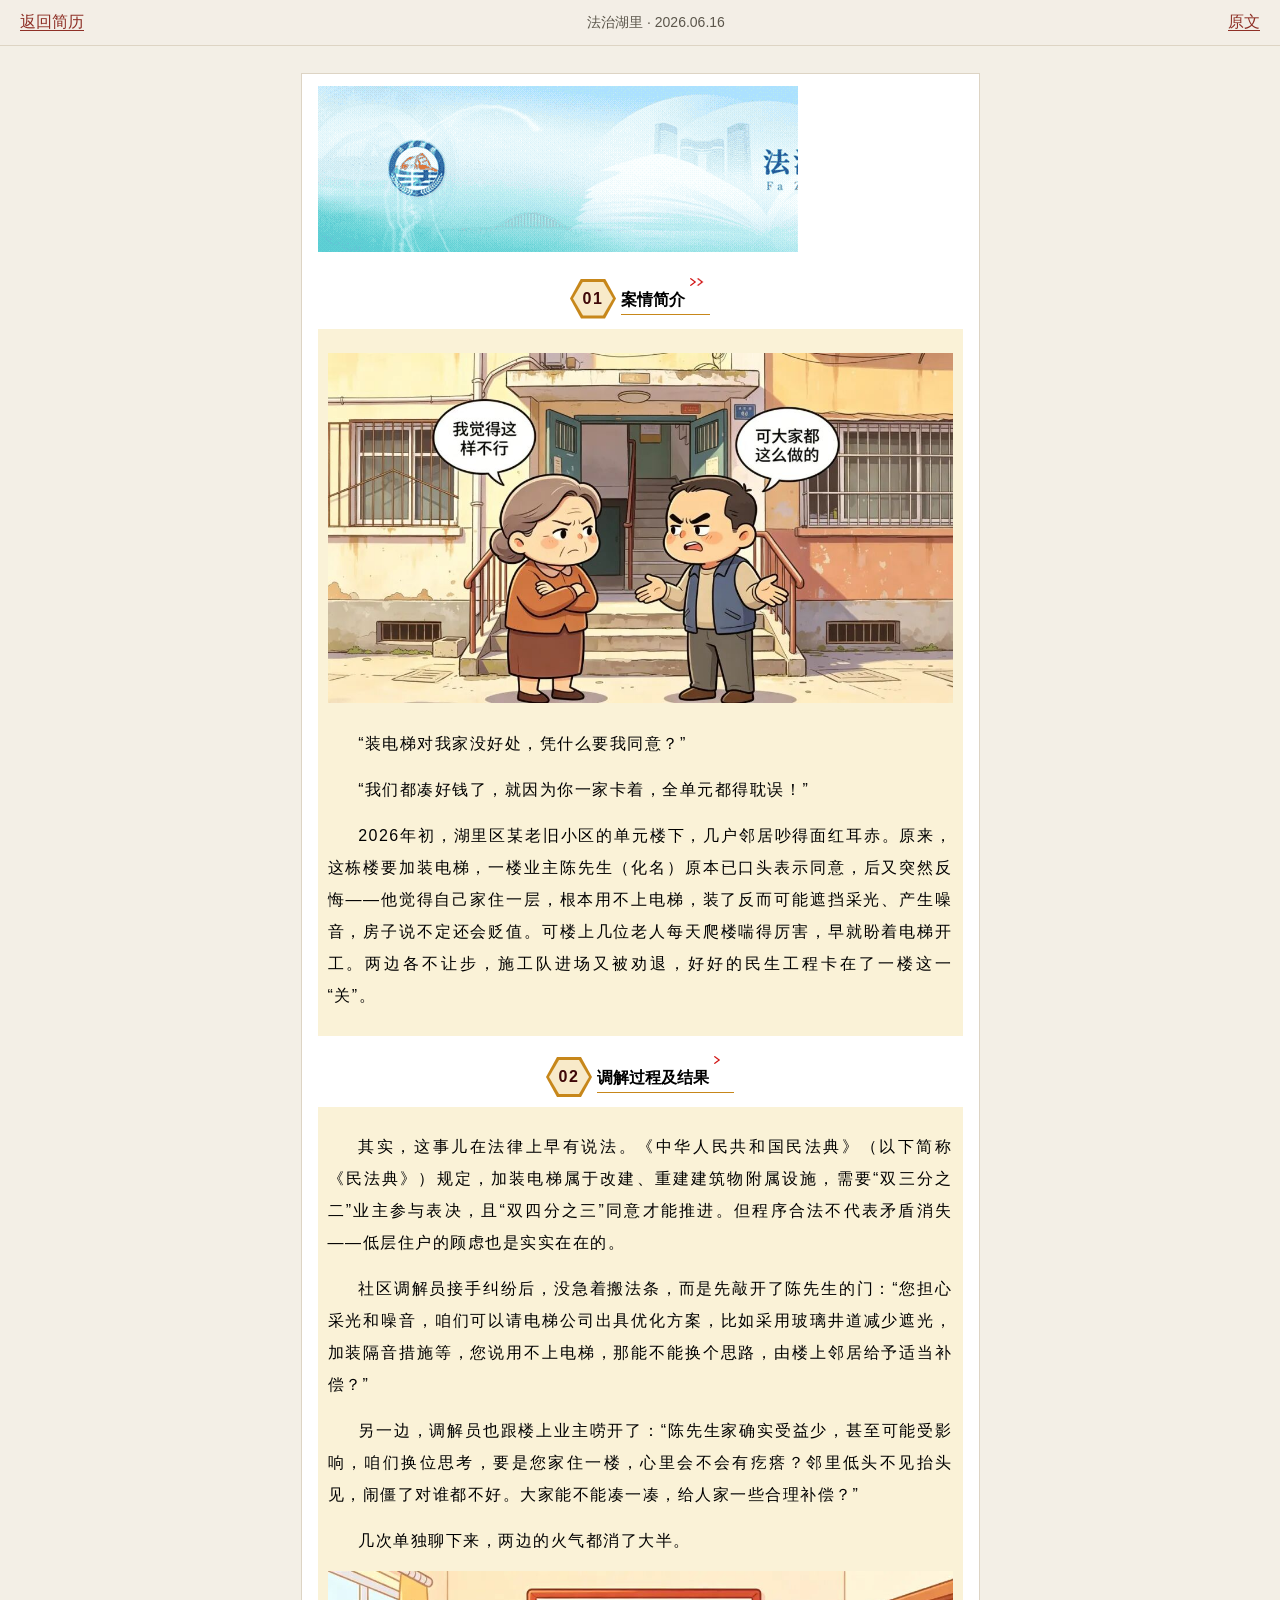
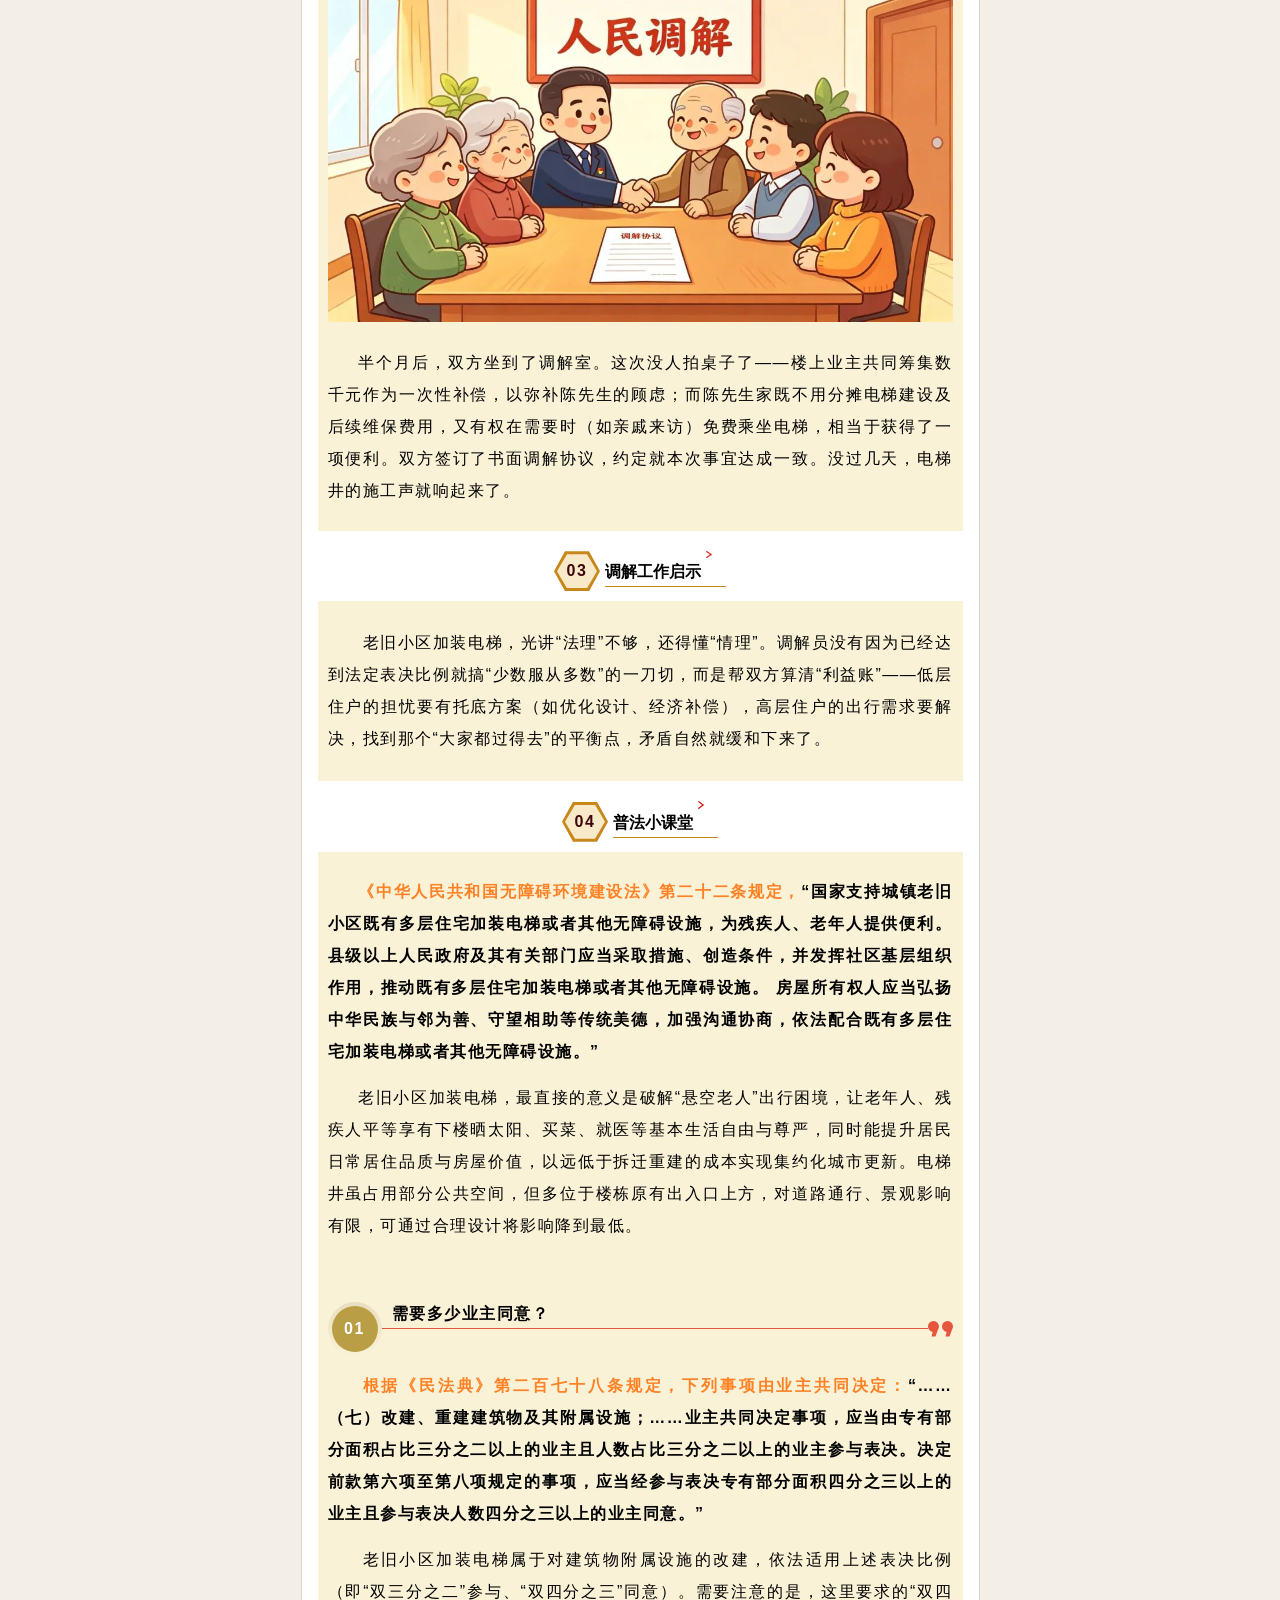
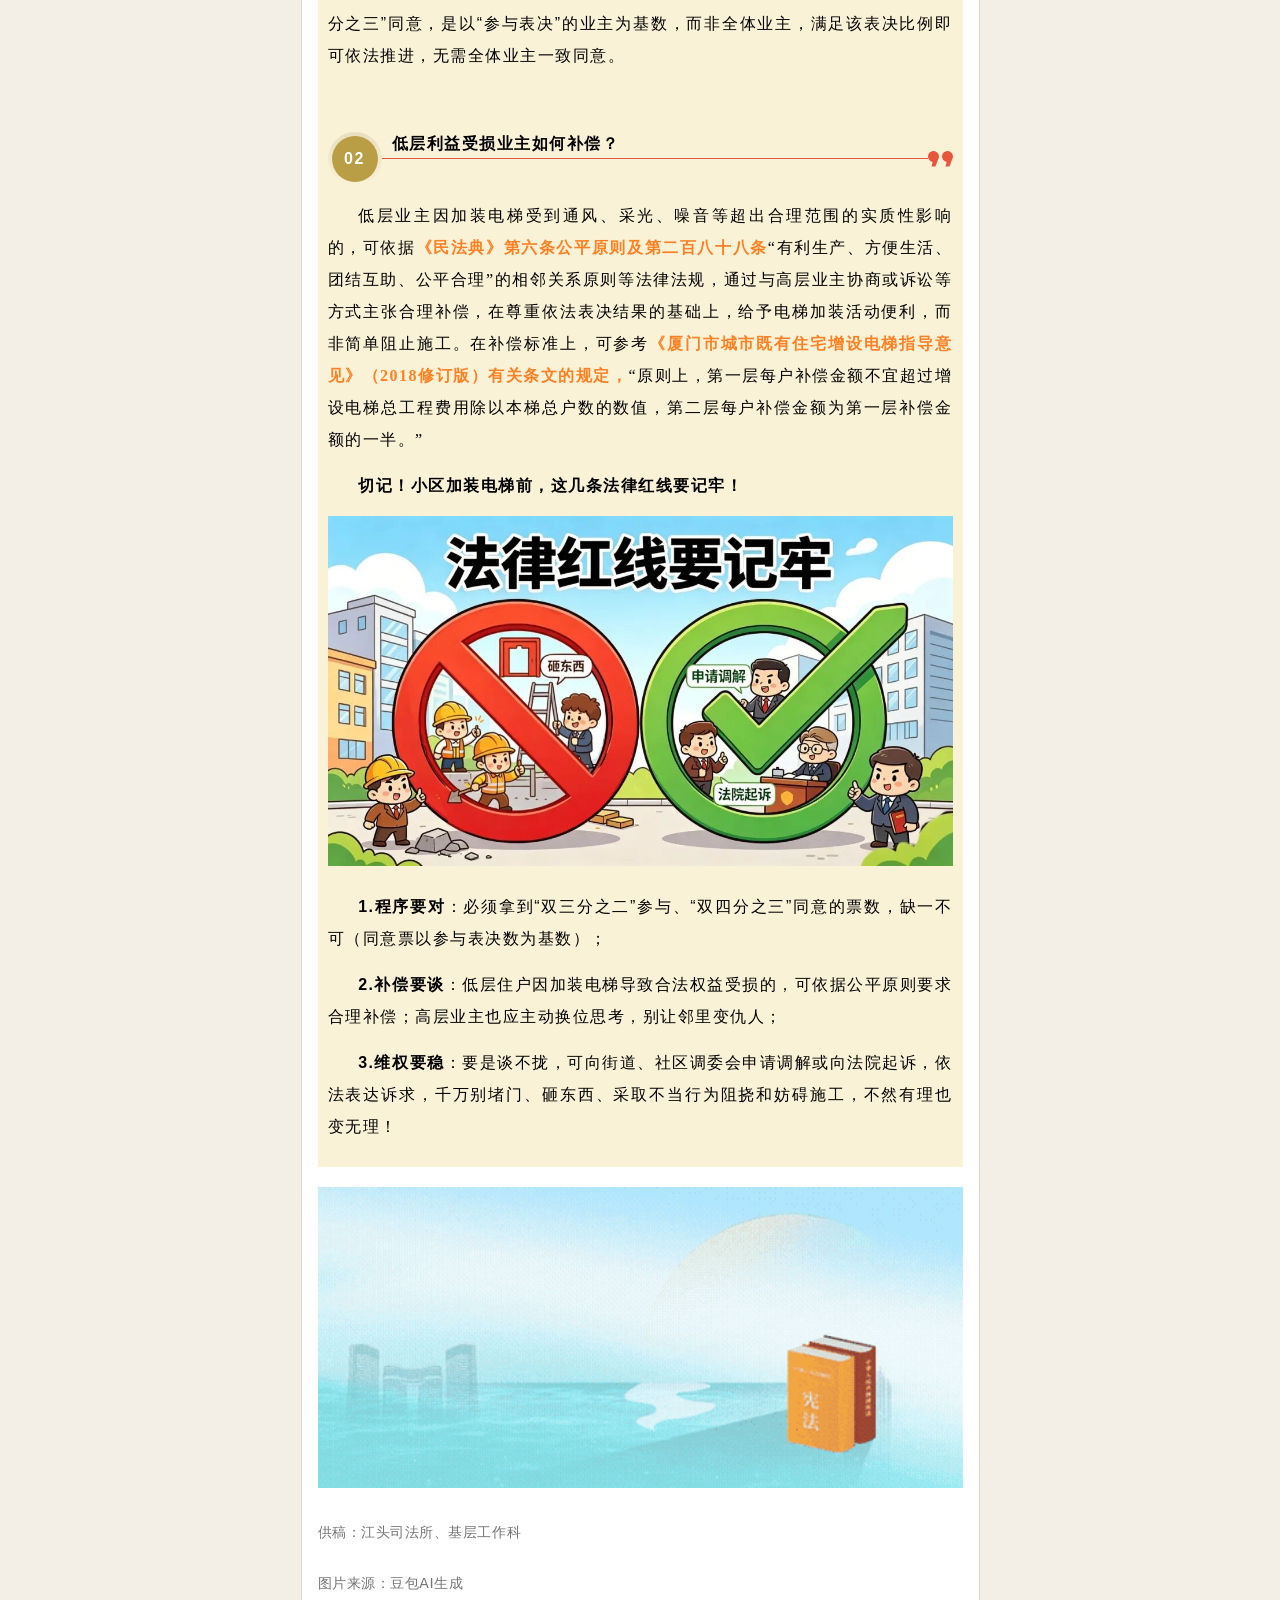
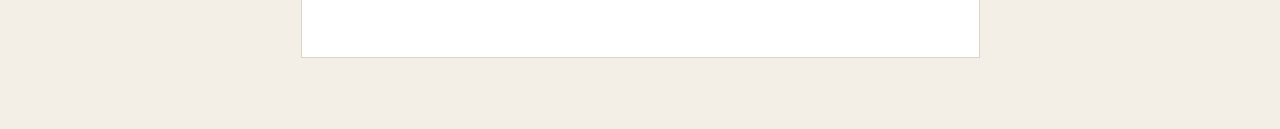
==== works/elevator/index.html @ 526f8f31 "Add a resume page and two portfolio articles. The resume comes from the PDF, and the WeChat pieces k" ====
<!DOCTYPE html>
<html lang="zh-CN">
<head>
  <meta charset="utf-8">
  <meta name="viewport" content="width=device-width, initial-scale=1">
  <title>“湖”畔和声·“里”法同行丨老楼装电梯，一楼说“不”怎么办？看湖里调解员这波操作！</title>
  <link rel="icon" href="../../favicon.svg" type="image/svg+xml">
  <link rel="stylesheet" href="../../article.css">
</head>
<body>
  <header class="top">
    <a class="back" href="../../index.html">返回简历</a>
    <p class="meta">法治湖里 · 2026.06.16</p>
    <a class="origin" href="https://mp.weixin.qq.com/s/yWDjrNmWKJctK0vl8O0TOQ">原文</a>
  </header>
  <article class="wx" id="content">
<section style="max-width: 100%;vertical-align: middle;display: inline-block;line-height: 0;box-sizing: border-box;margin-bottom: 16px;" data-pm-slice="0 0 []" nodeleaf=""><img src="../../assets/banner-top.gif" class="rich_pages wxw-img" data-ratio="0.3466666666666667" data-w="600" style="-webkit-tap-highlight-color: rgba(0, 0, 0, 0);margin-top: 0px;margin-right: 0px;margin-left: 0px;padding: 0px;outline: 0px;color: rgba(0, 0, 0, 0.9);font-size: 16px;letter-spacing: 0.544px;background-color: rgb(255, 255, 255);text-decoration-thickness: initial;user-select: auto;vertical-align: baseline;font-family: system-ui, -apple-system, BlinkMacSystemFont, Arial, sans-serif;" data-aistatus="1"  /></section><section data-tools="135编辑器" data-id="159115" data-color="#faf2d7"><section style="margin: 10px auto;"><section style="margin-bottom: 20px;"><section style="margin: 10px auto;display: flex;justify-content: center;"><section style="display: flex;align-items: flex-end;"><section style="flex-shrink: 0;padding-right: 5px;box-sizing:border-box;"><section style="background-color: #c7871a;padding: 3px;-webkit-clip-path: polygon(11px 0, 35px 0, 46px 20px, 35px 40px, 11px 40px, 0 20px);box-sizing:border-box;"><section style="background-color: #f8eac9;width: 40px;height: 34px;display: flex;justify-content: center;align-items: center;-webkit-clip-path: polygon(10px 0,30px 0,40px 17px,30px 34px,10px 34px,0 17px);box-sizing:border-box;"><section style="font-size: 16px;letter-spacing: 1.5px;color: #3f0808;text-align: center;line-height: 1;"><strong><span leaf="">0</span></strong><strong data-original-title="" title=""><span leaf="">1</span></strong></section></section></section></section><section style="margin-bottom: 4px;"><section style="width: 20px;margin-left: auto;box-sizing:border-box;" nodeleaf=""><img src="media/02.gif" class="rich_pages wxw-img" data-ratio="0.3799392097264438" data-type="gif" data-w="329" style="width: 100%;display: block;vertical-align:baseline;box-sizing:border-box;max-width:100% !important;" data-width="100%" data-imgfileid="100063981" data-aistatus="1"  /></section><section style="padding: 0 25px 0 0;box-sizing:border-box;"><section style="font-size: 16px;color: #000000;text-align: center;"><strong><span leaf="">案情简介</span></strong></section></section><section style="width: 100%;border-bottom: 1px solid #c7871a;height: 1px;max-width:100% !important;box-sizing:border-box;" data-width="100%"><span leaf=""><br  /></span></section></section></section></section><section style="background-color: #faf2d7;padding: 10px 10px;box-sizing:border-box;"><section data-autoskip="1" style="text-align: justify;line-height: 1.75em;letter-spacing: 1.5px;font-size: 14px;color: #000000;background: transparent;"><p style="line-height: 2;text-indent: 0em;"><span style="background-color: transparent;caret-color: red;font-size: 16px;letter-spacing: 1.5px;"><span leaf=""><img alt="5c70af1c07d4088b25201c49783c8a3.jpg" class="rich_pages wxw-img" data-aistatus="1" data-backh="313" data-backw="558" data-imgfileid="100063983" data-ratio="0.5614934114202049" src="media/03.jpg" data-type="jpeg" data-w="1366" style="vertical-align:baseline;width:100%;"></span></span></p><p style="line-height: 2;text-indent: 2.1875em;"><span style="background-color: transparent;caret-color: red;font-size: 16px;letter-spacing: 1.5px;"><span leaf="">“装电梯对我家没好处，凭什么要我同意？”</span></span></p><p style="line-height: 2;text-indent: 2.1875em;"><span style="font-size: 16px;letter-spacing: 1.5px;"><span leaf="">“我们都凑好钱了，就因为你一家卡着，全单元都得耽误！”</span></span></p><p style="line-height: 2;text-indent: 2.1875em;"><span style="font-size: 16px;letter-spacing: 1.5px;"><span leaf="">2026年初，湖里区某老旧小区的单元楼下，几户邻居吵得面红耳赤。原来，这栋楼要加装电梯，一楼业主陈先生（化名）原本已口头表示同意，后又突然反悔——他觉得自己家住一层，根本用不上电梯，装了反而可能遮挡采光、产生噪音，房子说不定还会贬值。可楼上几位老人每天爬楼喘得厉害，早就盼着电梯开工。两边各不让步，施工队进场又被劝退，好好的民生工程卡在了一楼这一“关”。</span></span></p></section></section></section><section style="margin-bottom: 20px;"><section style="margin: 10px auto;display: flex;justify-content: center;"><section style="display: flex;align-items: flex-end;"><section style="flex-shrink: 0;padding-right: 5px;box-sizing:border-box;"><section style="background-color: #c7871a;padding: 3px;-webkit-clip-path: polygon(11px 0, 35px 0, 46px 20px, 35px 40px, 11px 40px, 0 20px);box-sizing:border-box;"><section style="background-color: #f8eac9;width: 40px;height: 34px;display: flex;justify-content: center;align-items: center;-webkit-clip-path: polygon(10px 0,30px 0,40px 17px,30px 34px,10px 34px,0 17px);box-sizing:border-box;"><section style="font-size: 16px;letter-spacing: 1.5px;color: #3f0808;text-align: center;line-height: 1;"><strong><span leaf="">0</span></strong><strong data-original-title="" title=""><span leaf="">2</span></strong></section></section></section></section><section style="margin-bottom: 4px;"><section style="width: 20px;margin-left: auto;box-sizing:border-box;" nodeleaf=""><img src="media/04.gif" class="rich_pages wxw-img" data-ratio="0.3799392097264438" data-type="gif" data-w="329" style="width: 100%;display: block;vertical-align:baseline;box-sizing:border-box;max-width:100% !important;" data-width="100%" data-imgfileid="100063980" data-aistatus="1"  /></section><section style="padding: 0 25px 0 0;box-sizing:border-box;"><section style="font-size: 16px;color: #000000;text-align: center;"><strong data-brushtype="text"><span leaf="">调解过程及结果</span></strong></section></section><section style="width: 100%;border-bottom: 1px solid #c7871a;height: 1px;max-width:100% !important;box-sizing:border-box;" data-width="100%"><span leaf=""><br  /></span></section></section></section></section><section style="background-color: #faf2d7;padding: 10px 10px;box-sizing:border-box;"><section data-autoskip="1" style="text-align: justify;line-height: 1.75em;letter-spacing: 1.5px;font-size: 14px;color: #000000;background: transparent;"><p style="line-height: 2;text-indent: 2.1875em;"><span style="background-color: transparent;caret-color: red;font-size: 16px;letter-spacing: 1.5px;"><span leaf="">其实，这事儿在法律上早有说法。《中华人民共和国民法典》（以下简称《民法典》）规定，加装电梯属于改建、重建建筑物附属设施，需要“双三分之二”业主参与表决，且“双四分之三”同意才能推进。但程序合法不代表矛盾消失——低层住户的顾虑也是实实在在的。</span></span></p><p style="line-height: 2;text-indent: 2.1875em;"><span style="font-size: 16px;letter-spacing: 1.5px;"><span leaf="">社区调解员接手纠纷后，没急着搬法条，而是先敲开了陈先生的门：“您担心采光和噪音，咱们可以请电梯公司出具优化方案，比如采用玻璃井道减少遮光，加装隔音措施等，您说用不上电梯，那能不能换个思路，由楼上邻居给予适当补偿？”</span></span></p><p style="line-height: 2;text-indent: 2.1875em;"><span style="font-size: 16px;letter-spacing: 1.5px;"><span leaf="">另一边，调解员也跟楼上业主唠开了：“陈先生家确实受益少，甚至可能受影响，咱们换位思考，要是您家住一楼，心里会不会有疙瘩？邻里低头不见抬头见，闹僵了对谁都不好。大家能不能凑一凑，给人家一些合理补偿？”</span></span></p><p style="line-height: 2;text-indent: 2.1875em;"><span style="font-size: 16px;letter-spacing: 1.5px;"><span leaf="">几次单独聊下来，两边的火气都消了大半。</span></span></p><p style="line-height: 2;text-indent: 0em;"><span style="font-size: 16px;letter-spacing: 1.5px;"><span leaf=""><img alt="e4f28cd84852b8dae0a9e887cec0533.jpg" class="rich_pages wxw-img" data-aistatus="1" data-backh="313" data-backw="558" data-imgfileid="100063982" data-ratio="0.5614934114202049" src="media/05.jpg" data-type="jpeg" data-w="1366" style="vertical-align:baseline;width:100%;"></span></span></p><p style="line-height: 2;text-indent: 2.1875em;"><span style="font-size: 16px;letter-spacing: 1.5px;"><span leaf="">半个月后，双方坐到了调解室。这次没人拍桌子了——楼上业主共同筹集数千元作为一次性补偿，以弥补陈先生的顾虑；而陈先生家既不用分摊电梯建设及后续维保费用，又有权在需要时（如亲戚来访）免费乘坐电梯，相当于获得了一项便利。双方签订了书面调解协议，约定就本次事宜达成一致。没过几天，电梯井的施工声就响起来了。</span></span></p></section></section></section><section style="margin-bottom: 20px;"><section style="margin: 10px auto;display: flex;justify-content: center;"><section style="display: flex;align-items: flex-end;"><section style="flex-shrink: 0;padding-right: 5px;box-sizing:border-box;"><section style="background-color: #c7871a;padding: 3px;-webkit-clip-path: polygon(11px 0, 35px 0, 46px 20px, 35px 40px, 11px 40px, 0 20px);box-sizing:border-box;"><section style="background-color: #f8eac9;width: 40px;height: 34px;display: flex;justify-content: center;align-items: center;-webkit-clip-path: polygon(10px 0,30px 0,40px 17px,30px 34px,10px 34px,0 17px);box-sizing:border-box;"><section style="font-size: 16px;letter-spacing: 1.5px;color: #3f0808;text-align: center;line-height: 1;"><strong><span leaf="">0</span></strong><strong data-original-title="" title=""><span leaf="">3</span></strong></section></section></section></section><section style="margin-bottom: 4px;"><section style="width: 20px;margin-left: auto;box-sizing:border-box;" nodeleaf=""><img src="media/06.gif" class="rich_pages wxw-img" data-ratio="0.3799392097264438" data-type="gif" data-w="329" style="width: 100%;display: block;vertical-align:baseline;box-sizing:border-box;max-width:100% !important;" data-width="100%" data-imgfileid="100063979" data-aistatus="1"  /></section><section style="padding: 0 25px 0 0;box-sizing:border-box;"><section style="font-size: 16px;color: #000000;text-align: center;"><strong><span leaf="">调解工作启示</span></strong></section></section><section style="width: 100%;border-bottom: 1px solid #c7871a;height: 1px;max-width:100% !important;box-sizing:border-box;" data-width="100%"><span leaf=""><br  /></span></section></section></section></section><section style="background-color: #faf2d7;padding: 10px 10px;box-sizing:border-box;"><section data-autoskip="1" style="text-align: justify;line-height: 1.75em;letter-spacing: 1.5px;font-size: 16px;color: #000000;background: transparent;"><p style="text-indent: 2.1875em;line-height: 2;"><span style="background-color: transparent;letter-spacing: 1.5px;caret-color: red;font-size: 16px;"><span leaf="">老旧小区加装电梯，光讲“法理”不够，还得懂“情理”。调解员没有因为已经达到法定表决比例就搞“少数服从多数”的一刀切，而是帮双方算清“利益账”——低层住户的担忧要有托底方案（如优化设计、经济补偿），高层住户的出行需求要解决，找到那个“大家都过得去”的平衡点，矛盾自然就缓和下来了。</span></span></p></section></section></section></section></section><section data-tools="135编辑器" data-id="159115" data-color="#faf2d7"><section style="margin: 10px auto;"><section style="margin-bottom: 20px;"><section style="margin: 10px auto;display: flex;justify-content: center;"><section style="display: flex;align-items: flex-end;"><section style="flex-shrink: 0;padding-right: 5px;box-sizing:border-box;"><section style="background-color: #c7871a;padding: 3px;-webkit-clip-path: polygon(11px 0, 35px 0, 46px 20px, 35px 40px, 11px 40px, 0 20px);box-sizing:border-box;"><section style="background-color: #f8eac9;width: 40px;height: 34px;display: flex;justify-content: center;align-items: center;-webkit-clip-path: polygon(10px 0,30px 0,40px 17px,30px 34px,10px 34px,0 17px);box-sizing:border-box;"><section style="font-size: 16px;letter-spacing: 1.5px;color: #3f0808;text-align: center;line-height: 1;"><strong><span leaf="">04</span></strong></section></section></section></section><section style="margin-bottom: 4px;"><section style="width: 20px;margin-left: auto;box-sizing:border-box;" nodeleaf=""><img src="media/07.gif" class="rich_pages wxw-img" data-ratio="0.3799392097264438" data-type="gif" data-w="329" style="width: 100%;display: block;vertical-align:baseline;box-sizing:border-box;max-width:100% !important;" data-width="100%" data-imgfileid="100063984" data-aistatus="1"  /></section><section style="padding: 0 25px 0 0;box-sizing:border-box;"><section style="font-size: 16px;color: #000000;text-align: center;"><strong><span leaf="">普法小课堂</span></strong></section></section><section style="width: 100%;border-bottom: 1px solid #c7871a;height: 1px;max-width:100% !important;box-sizing:border-box;" data-width="100%"><span leaf=""><br  /></span></section></section></section></section><section style="background-color: #faf2d7;padding: 10px 10px;box-sizing:border-box;"><section data-autoskip="1" style="text-align: justify;line-height: 1.75em;letter-spacing: 1.5px;font-size: 14px;color: #000000;background: transparent;"><p style="line-height: 2;text-indent: 2.1875em;"><span style="color: #ff8124;"><strong><span style="background-color: transparent;caret-color: red;font-size: 16px;letter-spacing: 1.5px;"><span leaf="">《中华人民共和国无障碍环境建设法》第二十二条规定，</span></span></strong></span><strong><span style="background-color: transparent;caret-color: red;font-size: 16px;letter-spacing: 1.5px;"><span leaf="">“国家支持城镇老旧小区既有多层住宅加装电梯或者其他无障碍设施，为残疾人、老年人提供便利。 县级以上人民政府及其有关部门应当采取措施、创造条件，并发挥社区基层组织作用，推动既有多层住宅加装电梯或者其他无障碍设施。 房屋所有权人应当弘扬中华民族与邻为善、守望相助等传统美德，加强沟通协商，依法配合既有多层住宅加装电梯或者其他无障碍设施。”</span></span></strong></p><p style="line-height: 2;text-indent: 2.1875em;"><span style="font-size: 16px;letter-spacing: 1.5px;"><span leaf="">老旧小区加装电梯，最直接的意义是破解“悬空老人”出行困境，让老年人、残疾人平等享有下楼晒太阳、买菜、就医等基本生活自由与尊严，同时能提升居民日常居住品质与房屋价值，以远低于拆迁重建的成本实现集约化城市更新。电梯井虽占用部分公共空间，但多位于楼栋原有出入口上方，对道路通行、景观影响有限，可通过合理设计将影响降到最低。</span></span></p><p style="line-height: 2;text-indent: 2.1875em;"><span style="font-size: 16px;letter-spacing: 1.5px;"><span leaf=""><br  /></span></span></p><section data-role="title" data-tools="135编辑器" data-id="171788" data-color="#faf2d7"><section style="margin: 10px auto;display: flex;align-items: center;"><section style="flex-shrink: 0;"><section style="border-radius: 100%;padding: 4px;background: linear-gradient(to bottom,#e9debe,#faf2d7);box-sizing:border-box;"><section style="font-size: 16px;color: #ffffff;text-align:center;background-color: #b99e46;width: 46px;height: 46px;display: flex;justify-content: center;align-items: center;border-radius: 100%;box-sizing:border-box;"><strong><span leaf="">0</span></strong><strong data-original-title="" title=""><span leaf="">1</span></strong></section></section></section><section style="width: 100%;max-width:100% !important;box-sizing:border-box;" data-width="100%"><section style="font-size: 16px;color: #000000;text-align: left;padding: 0px 10px;box-sizing: border-box;"><strong data-brushtype="text"><span leaf="">需要多少业主同意？</span></strong></section><section style="width: 100%;height: 1px;background-color: #e6563d;margin: 2px 0;max-width:100% !important;box-sizing:border-box;" data-width="100%"><span leaf=""><br  /></span></section><section style="font-size: 12px;color: #a72b16;text-align: left;padding: 0px 10px;box-sizing: border-box;"><span leaf=""><br  /></span></section></section><section style="flex-shrink: 0;"><section style="width: 25px;box-sizing:border-box;"><svg xmlns="http://www.w3.org/2000/svg" viewbox="0 0 50 31" style="display: block;"><g data-name="图层 2"><g data-name="图层 1"><path d="M22,12l-.07.18a10.83,10.83,0,0,1-1.85,5L15,31H7l2.29-9.15A11,11,0,1,1,22,11c0,.35,0,.69-.05,1Z" style="fill:#e6563d;fill-rule:evenodd;"></path><path d="M50,12l-.06.18a11,11,0,0,1-1.86,5L43,31H35l2.29-9.15A11,11,0,1,1,50,11c0,.35,0,.69,0,1Z" style="fill:#e6563d;fill-rule:evenodd;"></path></g></g></svg></section></section></section></section><p style="text-indent: 2.5em;line-height: 2;"><strong style="letter-spacing: 1.5px;font-size: 16px;"><span style="font-size: 16px;color: #ff8124;"><span leaf="">根据《民法典》第二百七十八条规定，下列事项由业主共同决定：</span></span></strong><strong><span style="font-size:16px;"><span leaf="">“……（七）改建、重建建筑物及其附属设施；……业主共同决定事项，应当由专有部分面积占比三分之二以上的业主且人数占比三分之二以上的业主参与表决。决定前款第六项至第八项规定的事项，应当经参与表决专有部分面积四分之三以上的业主且参与表决人数四分之三以上的业主同意。”</span></span></strong></p><p style="text-indent: 2.5em;line-height: 2;"><span style="font-size:16px;"><span leaf="">老旧小区加装电梯属于对建筑物附属设施的改建，依法适用上述表决比例（即“双三分之二”参与、“双四分之三”同意）。需要注意的是，这里要求的“双四分之三”同意，是以“参与表决”的业主为基数，而非全体业主，满足该表决比例即可依法推进，无需全体业主一致同意。</span></span></p><p style="text-indent: 2.5em;line-height: 2;"><span style="font-size:16px;"><span leaf=""><br  /></span></span></p><section data-role="title" data-tools="135编辑器" data-id="171788" data-color="#faf2d7"><section style="margin: 10px auto;display: flex;align-items: center;"><section style="flex-shrink: 0;"><section style="border-radius: 100%;padding: 4px;background: linear-gradient(to bottom,#e9debe,#faf2d7);box-sizing:border-box;"><section style="font-size: 16px;color: #ffffff;text-align:center;background-color: #b99e46;width: 46px;height: 46px;display: flex;justify-content: center;align-items: center;border-radius: 100%;box-sizing:border-box;"><strong><span leaf="">0</span></strong><strong data-original-title="" title="" data-num="2"><span leaf="">2</span></strong></section></section></section><section style="width: 100%;max-width:100% !important;box-sizing:border-box;" data-width="100%"><section style="font-size: 16px;color: #000000;text-align: left;padding: 0px 10px;box-sizing: border-box;"><strong data-brushtype="text"><span leaf="">低层利益受损业主如何补偿？</span></strong></section><section style="width: 100%;height: 1px;background-color: #e6563d;margin: 2px 0;max-width:100% !important;box-sizing:border-box;" data-width="100%"><span leaf=""><br  /></span></section><section style="font-size: 12px;color: #a72b16;text-align: left;padding: 0px 10px;box-sizing: border-box;"><span leaf=""><br  /></span></section></section><section style="flex-shrink: 0;"><section style="width: 25px;box-sizing:border-box;"><svg xmlns="http://www.w3.org/2000/svg" viewbox="0 0 50 31" style="display: block;"><g data-name="图层 2"><g data-name="图层 1"><path d="M22,12l-.07.18a10.83,10.83,0,0,1-1.85,5L15,31H7l2.29-9.15A11,11,0,1,1,22,11c0,.35,0,.69-.05,1Z" style="fill:#e6563d;fill-rule:evenodd;"></path><path d="M50,12l-.06.18a11,11,0,0,1-1.86,5L43,31H35l2.29-9.15A11,11,0,1,1,50,11c0,.35,0,.69,0,1Z" style="fill:#e6563d;fill-rule:evenodd;"></path></g></g></svg></section></section></section></section><p style="line-height: 2;text-indent: 2.1875em;"><span style="font-size: 16px;letter-spacing: 1.5px;font-family:仿宋_GB2312;"><span leaf="">低层业主因加装电梯受到通风、采光、噪音等超出合理范围的实质性影响的，可依据</span><strong><span style="font-size: 16px;letter-spacing: 1.5px;color: #ff8124;font-family:仿宋_GB2312;"><span leaf="">《民法典》第六条公平原则及第二百八十八条</span></span></strong><span leaf="">“有利生产、方便生活、团结互助、公平合理”的相邻关系原则等法律法规，通过与高层业主协商或诉讼等方式主张合理补偿，在尊重依法表决结果的基础上，给予电梯加装活动便利，而非简单阻止施工。在补偿标准上，可参考</span><span style="font-size: 16px;letter-spacing: 1.5px;color: rgb(255, 129, 36);font-family:仿宋_GB2312;"><strong><span leaf="">《厦门市城市既有住宅增设电梯指导意见》（2018修订版）有关条文的规定，</span></strong></span><span leaf="">“原则上，第一层每户补偿金额不宜超过增设电梯总工程费用除以本梯总户数的数值，第二层每户补偿金额为第一层补偿金额的一半。”</span></span></p><p style="line-height: 2;text-indent: 2.1875em;"><strong><span style="font-size: 16px;letter-spacing: 1.5px;"><span leaf="">切记！小区加装电梯前，这几条法律红线要记牢！</span></span></strong></p><p style="line-height: 2;text-indent: 0em;"><strong><span style="font-size: 16px;letter-spacing: 1.5px;"><span leaf=""><img alt="00a81f4466fdd4077c7ec9b0ffb864f.jpg" class="rich_pages wxw-img" data-aistatus="1" data-backh="313" data-backw="558" data-imgfileid="100063985" data-ratio="0.5614934114202049" src="media/08.jpg" data-type="jpeg" data-w="1366" style="margin:0px;padding:0px;hyphens:auto;overflow-wrap:anywhere;word-break:break-word;hyphenate-limit-chars:6 3 3;hyphenate-character:&quot;-&quot;;box-sizing:border-box !important;cursor:pointer;color:#000000;font-size:16px;letter-spacing:1.5px;text-align:justify;caret-color:#ff0000;background-color:#faf2d7;text-decoration-thickness:initial;vertical-align:baseline;max-inline-size:100%;font-family:仿宋_GB2312;width:100%;"></span></span></strong></p><p style="line-height: 2;text-indent: 2.1875em;"><span style="font-size: 16px;letter-spacing: 1.5px;"><strong><strong><span leaf="">1.程序要对</span></strong></strong><span leaf="">：必须拿到“双三分之二”参与、“双四分之三”同意的票数，缺一不可（同意票以参与表决数为基数）；</span></span></p><p style="line-height: 2;text-indent: 2.1875em;"><span style="font-size: 16px;letter-spacing: 1.5px;"><strong><strong><span leaf="">2.补偿要谈</span></strong></strong><span leaf="">：低层住户因加装电梯导致合法权益受损的，可依据公平原则要求合理补偿；高层业主也应主动换位思考，别让邻里变仇人；</span></span></p><p style="line-height: 2;text-indent: 2.1875em;"><span style="font-size: 16px;letter-spacing: 1.5px;"><strong><strong><span leaf="">3.维权要稳</span></strong></strong><span leaf="">：要是谈不拢，可向街道、社区调委会申请调解或向法院起诉，依法表达诉求，千万别堵门、砸东西、采取不当行为阻挠和妨碍施工，不然有理也变无理！</span></span></p></section></section></section></section></section><section data-role="paragraph"><section style="margin-bottom: 0px;" nodeleaf=""><img class="rich_pages wxw-img" data-aistatus="1" data-backh="270" data-backw="578" data-ratio="0.4666666666666667" src="../../assets/banner-bottom.gif" data-w="600" style="-webkit-tap-highlight-color:rgba(0, 0, 0, 0);margin-top:0px;margin-right:0px;margin-left:0px;padding:0px;outline:0px;color:rgba(0, 0, 0, 0.9);font-size:16px;letter-spacing:0.544px;background-color:rgb(255, 255, 255);text-decoration-thickness:initial;user-select:auto;vertical-align:baseline;font-family:system-ui, -apple-system, BlinkMacSystemFont, Arial, sans-serif;width:100%;"></section><p style="text-align: left;text-indent: 0em;line-height: 2;"><span leaf="" style="color: rgb(117, 117, 118);font-family: &quot;PingFang SC NEW&quot;, system-ui, -apple-system, BlinkMacSystemFont, &quot;Helvetica Neue&quot;, &quot;Hiragino Sans GB&quot;, &quot;Microsoft YaHei UI&quot;, &quot;Microsoft YaHei&quot;, Arial, sans-serif;font-size: 12px;font-style: normal;font-variant-ligatures: normal;font-variant-caps: normal;font-weight: 400;letter-spacing: 0.544px;orphans: 2;text-align: right;text-indent: 0px;text-transform: none;widows: 2;word-spacing: 0px;-webkit-text-stroke-width: 0px;caret-color: rgb(255, 0, 0);background-color: rgb(255, 255, 255);text-decoration-thickness: initial;text-decoration-style: initial;text-decoration-color: initial;float: none;display: inline !important;"><span textstyle="" style="font-size: 14px;">供稿：江头司法所、基层工作科</span></span></p><p style="text-align:left;text-indent: 0em;line-height: 2;"><span style="font-size: 14px;color: #757576;letter-spacing: 1.5px;font-family:仿宋_GB2312;"><span style="color: rgb(117, 117, 118);font-family: &quot;PingFang SC NEW&quot;, system-ui, -apple-system, BlinkMacSystemFont, &quot;Helvetica Neue&quot;, &quot;Hiragino Sans GB&quot;, &quot;Microsoft YaHei UI&quot;, &quot;Microsoft YaHei&quot;, Arial, sans-serif;font-size: 12px;font-style: normal;font-variant-ligatures: normal;font-variant-caps: normal;font-weight: 400;letter-spacing: 0.544px;orphans: 2;text-align: right;text-indent: 0px;text-transform: none;widows: 2;word-spacing: 0px;-webkit-text-stroke-width: 0px;caret-color: rgb(255, 0, 0);background-color: rgb(255, 255, 255);text-decoration-thickness: initial;text-decoration-style: initial;text-decoration-color: initial;display: inline !important;float: none;" data-pm-slice="0 0 []"><span leaf=""><span textstyle="" style="font-size: 14px;">图片来源：豆包AI生成</span></span></span></span></p></section><p style="display: none;"><mp-style-type data-value="3"></mp-style-type></p>
  </article>
</body>
</html>
---- article.css ----
:root {
  --paper: #f3efe6;
  --ink: #1c1915;
  --muted: #5c564c;
  --seal: #8e2f26;
  --line: #ddd4c4;
  --sans: "PingFang SC", "Hiragino Sans GB", "Noto Sans SC", "Microsoft YaHei", sans-serif;
}

* { box-sizing: border-box; }

body {
  margin: 0;
  background: var(--paper);
  color: var(--ink);
  font-family: var(--sans);
}

.top {
  position: sticky;
  top: 0;
  z-index: 2;
  display: flex;
  align-items: center;
  gap: 16px;
  padding: 12px 20px;
  background: rgba(243, 239, 230, 0.94);
  border-bottom: 1px solid var(--line);
}

.top a {
  color: var(--seal);
  text-underline-offset: 3px;
}

.meta {
  margin: 0 auto;
  color: var(--muted);
  font-size: 14px;
}

.wx {
  max-width: 677px;
  margin: 28px auto 72px;
  padding: 12px 16px 40px;
  background: #fff;
  box-shadow: 0 0 0 1px var(--line);
  overflow-x: auto;
  font-size: 17px;
  line-height: 1.75;
  color: rgba(0, 0, 0, 0.9);
}

.wx img {
  max-width: 100% !important;
  height: auto !important;
}

.wx section {
  max-width: 100%;
}

mp-style-type,
mp-common-profile {
  display: none;
}

:focus-visible {
  outline: 2px solid var(--seal);
  outline-offset: 3px;
}

@media (max-width: 720px) {
  .top { gap: 10px; padding: 10px 14px; }
  .meta { font-size: 13px; }
  .wx { margin: 0 auto 48px; box-shadow: none; }
}
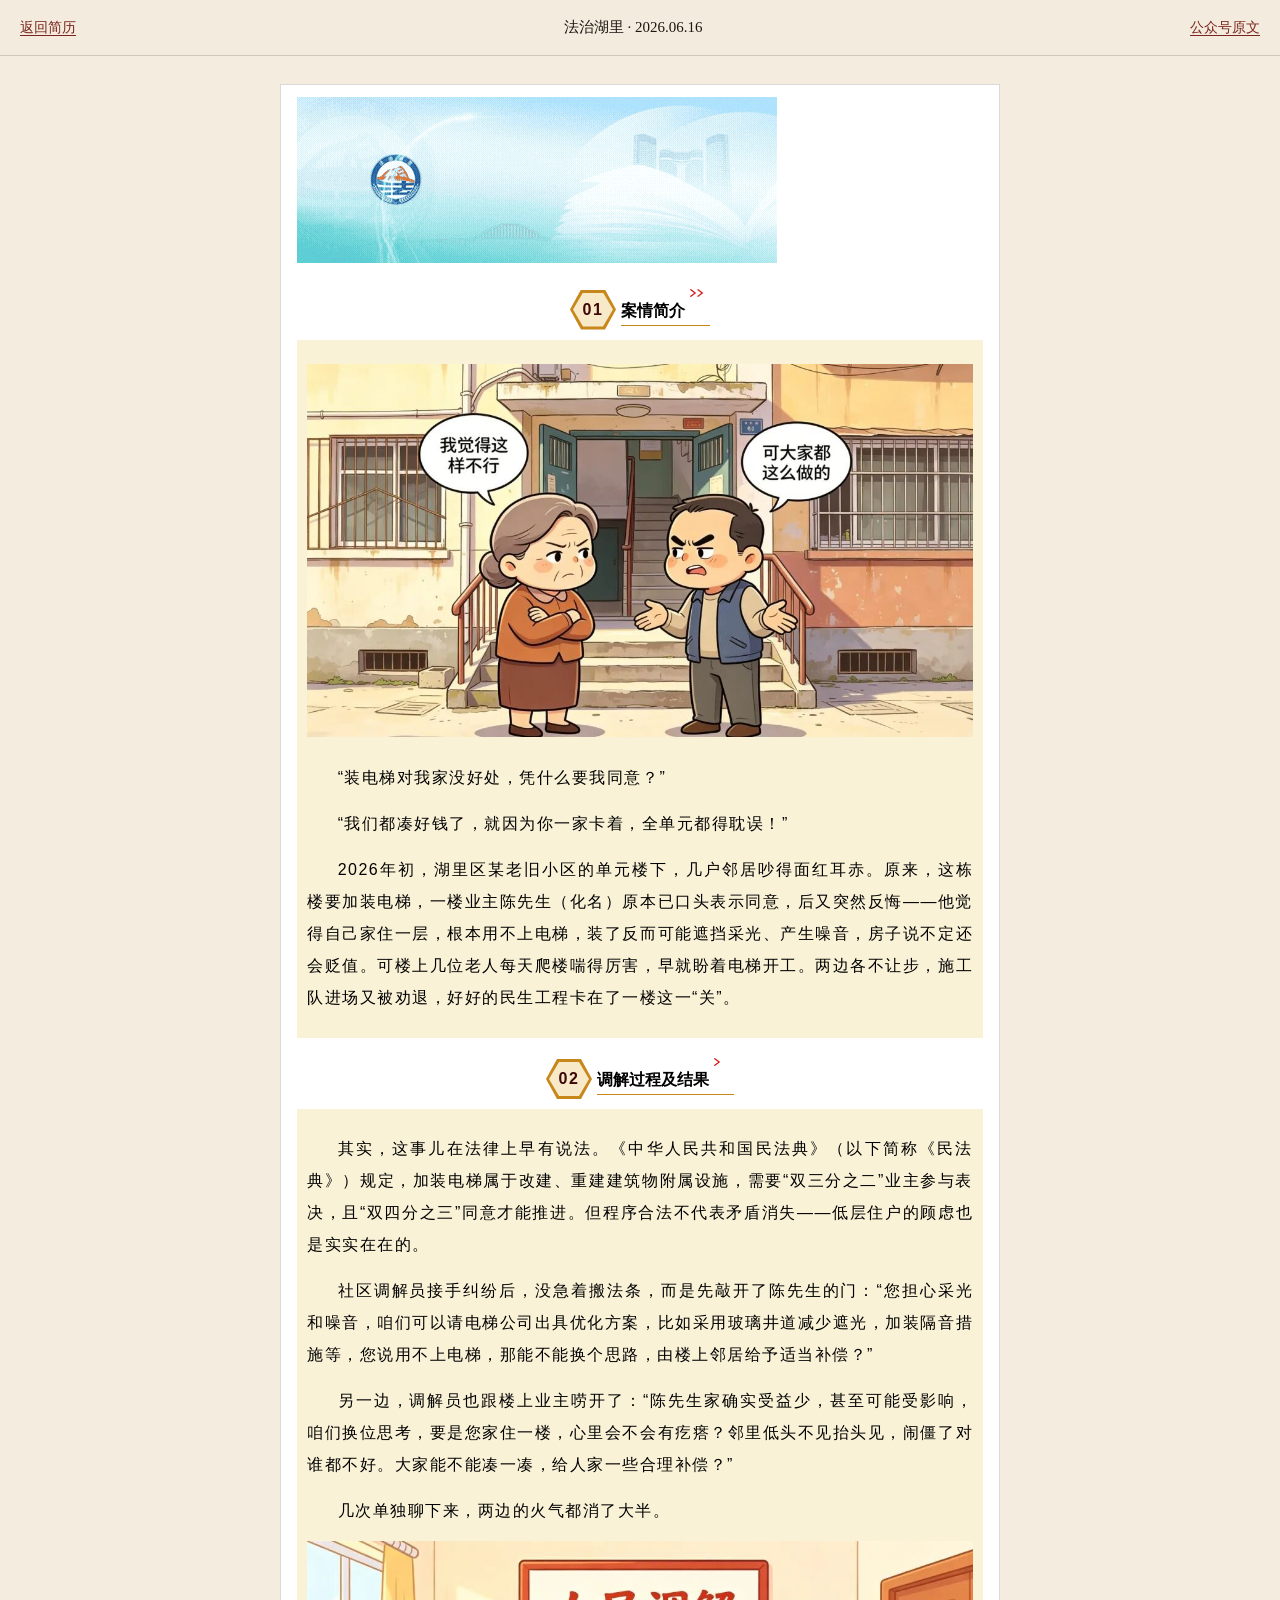
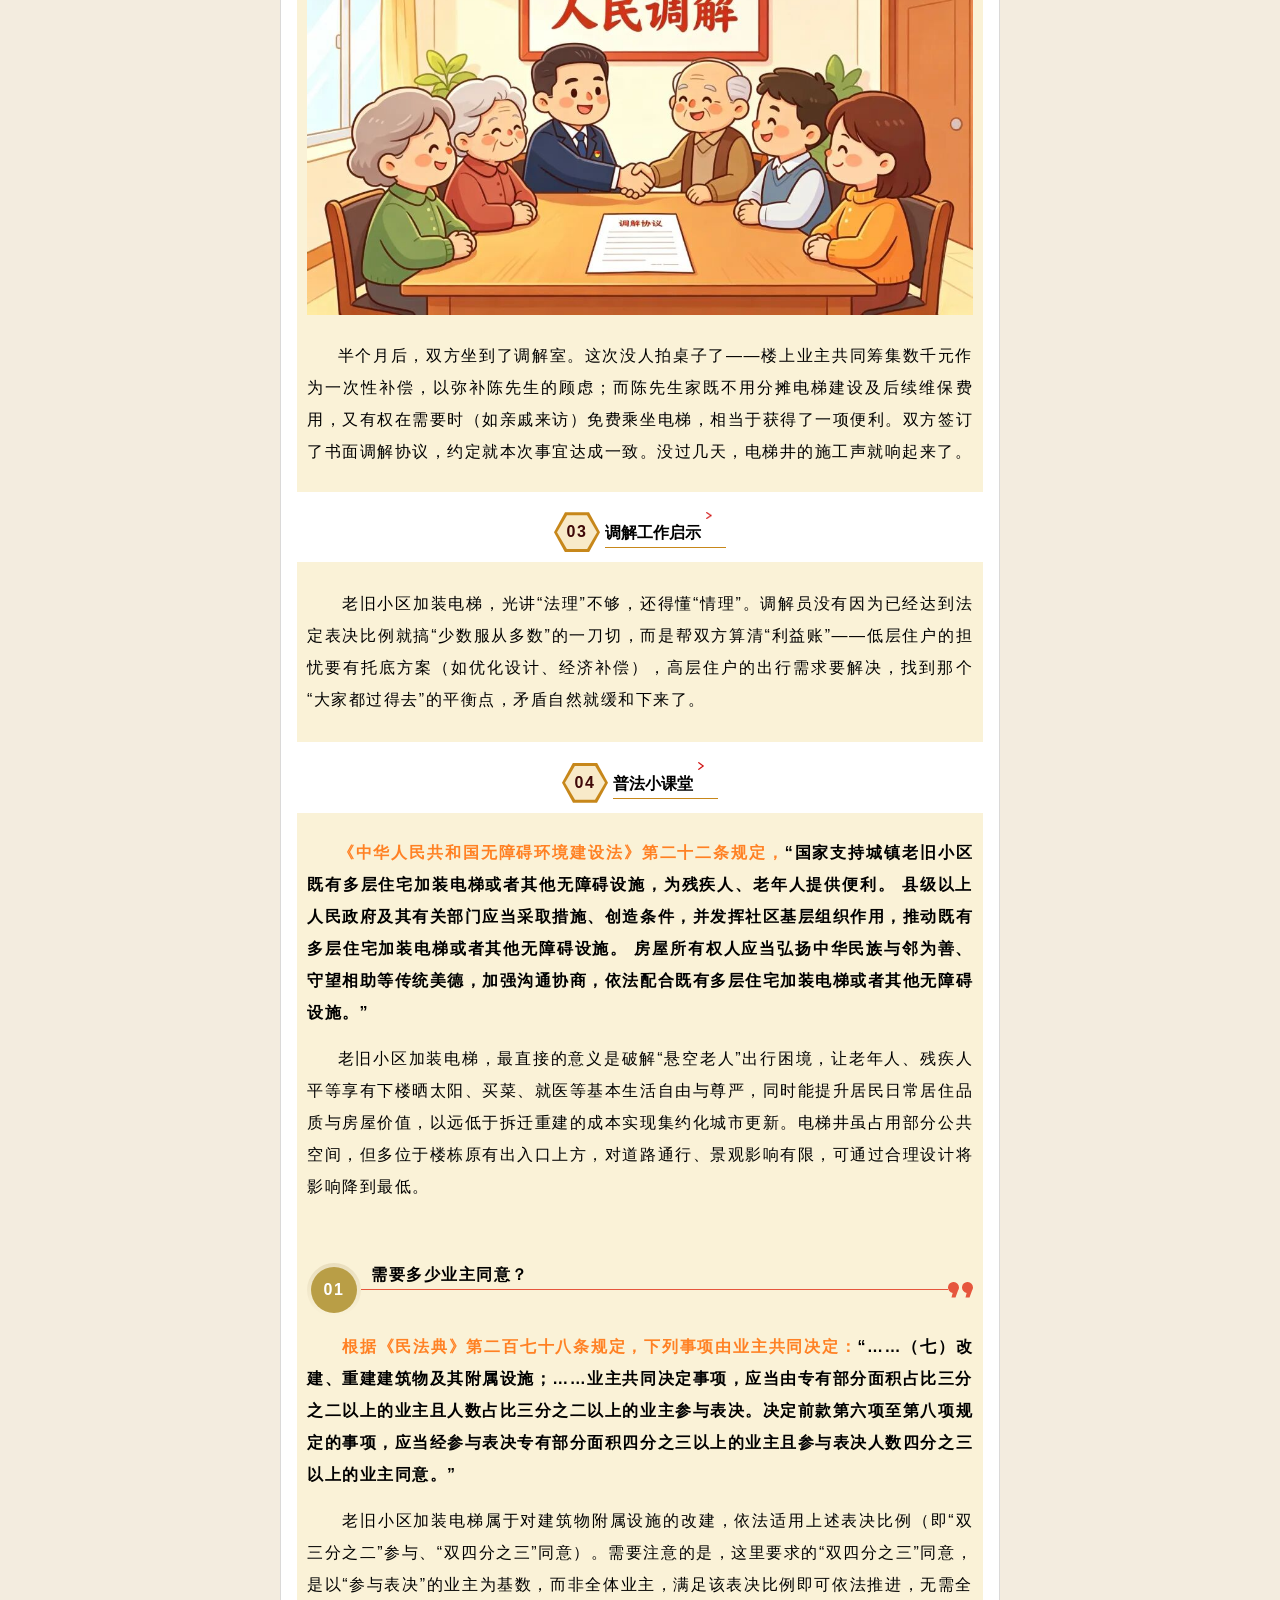
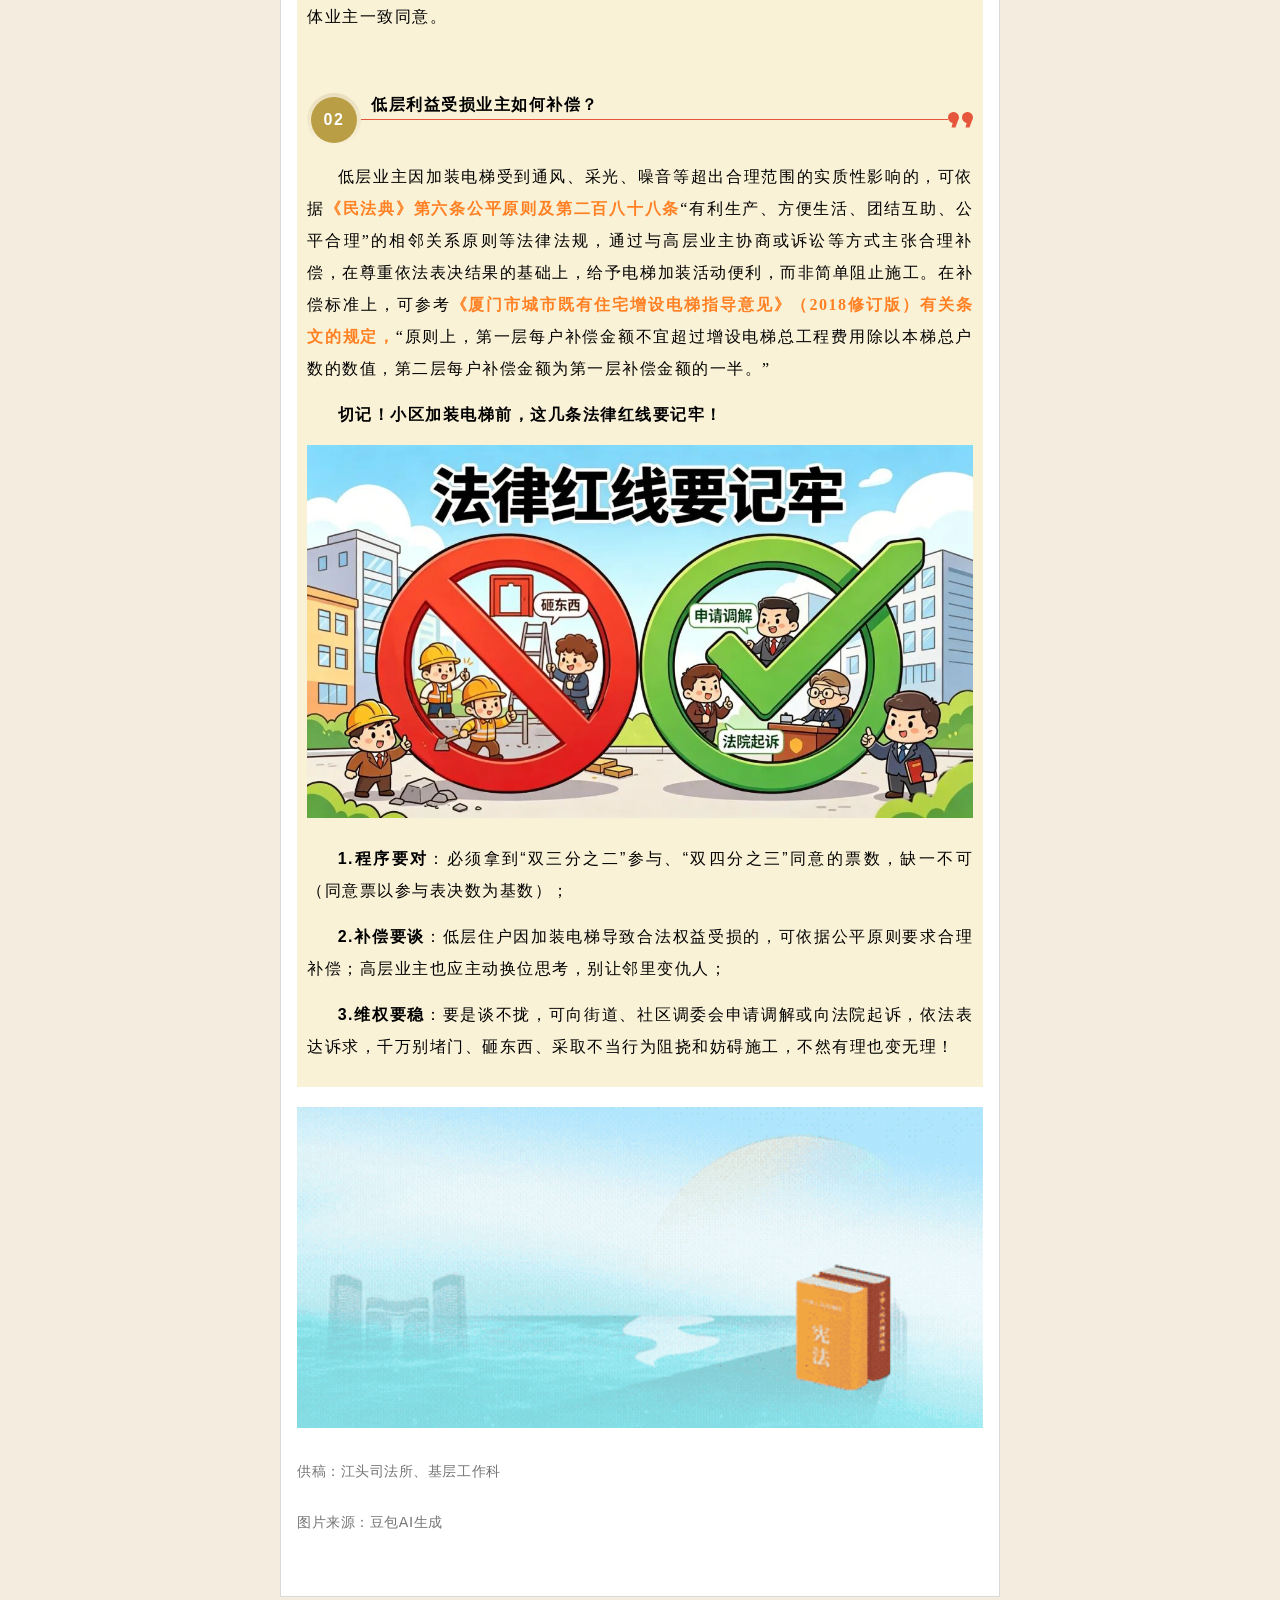
==== commit e57b38e6: "Redesign the resume as an editorial folio." ====
--- a/works/elevator/index.html
+++ b/works/elevator/index.html
@@ -9,9 +9,9 @@
 </head>
 <body>
   <header class="top">
-    <a class="back" href="../../index.html">返回简历</a>
+    <a class="back" href="../../">返回简历</a>
     <p class="meta">法治湖里 · 2026.06.16</p>
-    <a class="origin" href="https://mp.weixin.qq.com/s/yWDjrNmWKJctK0vl8O0TOQ">原文</a>
+    <a class="origin" href="https://mp.weixin.qq.com/s/yWDjrNmWKJctK0vl8O0TOQ#wechat_redirect" target="_blank" rel="noopener noreferrer">公众号原文</a>
   </header>
   <article class="wx" id="content">
 <section style="max-width: 100%;vertical-align: middle;display: inline-block;line-height: 0;box-sizing: border-box;margin-bottom: 16px;" data-pm-slice="0 0 []" nodeleaf=""><img src="../../assets/banner-top.gif" class="rich_pages wxw-img" data-ratio="0.3466666666666667" data-w="600" style="-webkit-tap-highlight-color: rgba(0, 0, 0, 0);margin-top: 0px;margin-right: 0px;margin-left: 0px;padding: 0px;outline: 0px;color: rgba(0, 0, 0, 0.9);font-size: 16px;letter-spacing: 0.544px;background-color: rgb(255, 255, 255);text-decoration-thickness: initial;user-select: auto;vertical-align: baseline;font-family: system-ui, -apple-system, BlinkMacSystemFont, Arial, sans-serif;" data-aistatus="1"  /></section><section data-tools="135编辑器" data-id="159115" data-color="#faf2d7"><section style="margin: 10px auto;"><section style="margin-bottom: 20px;"><section style="margin: 10px auto;display: flex;justify-content: center;"><section style="display: flex;align-items: flex-end;"><section style="flex-shrink: 0;padding-right: 5px;box-sizing:border-box;"><section style="background-color: #c7871a;padding: 3px;-webkit-clip-path: polygon(11px 0, 35px 0, 46px 20px, 35px 40px, 11px 40px, 0 20px);box-sizing:border-box;"><section style="background-color: #f8eac9;width: 40px;height: 34px;display: flex;justify-content: center;align-items: center;-webkit-clip-path: polygon(10px 0,30px 0,40px 17px,30px 34px,10px 34px,0 17px);box-sizing:border-box;"><section style="font-size: 16px;letter-spacing: 1.5px;color: #3f0808;text-align: center;line-height: 1;"><strong><span leaf="">0</span></strong><strong data-original-title="" title=""><span leaf="">1</span></strong></section></section></section></section><section style="margin-bottom: 4px;"><section style="width: 20px;margin-left: auto;box-sizing:border-box;" nodeleaf=""><img src="media/02.gif" class="rich_pages wxw-img" data-ratio="0.3799392097264438" data-type="gif" data-w="329" style="width: 100%;display: block;vertical-align:baseline;box-sizing:border-box;max-width:100% !important;" data-width="100%" data-imgfileid="100063981" data-aistatus="1"  /></section><section style="padding: 0 25px 0 0;box-sizing:border-box;"><section style="font-size: 16px;color: #000000;text-align: center;"><strong><span leaf="">案情简介</span></strong></section></section><section style="width: 100%;border-bottom: 1px solid #c7871a;height: 1px;max-width:100% !important;box-sizing:border-box;" data-width="100%"><span leaf=""><br  /></span></section></section></section></section><section style="background-color: #faf2d7;padding: 10px 10px;box-sizing:border-box;"><section data-autoskip="1" style="text-align: justify;line-height: 1.75em;letter-spacing: 1.5px;font-size: 14px;color: #000000;background: transparent;"><p style="line-height: 2;text-indent: 0em;"><span style="background-color: transparent;caret-color: red;font-size: 16px;letter-spacing: 1.5px;"><span leaf=""><img alt="5c70af1c07d4088b25201c49783c8a3.jpg" class="rich_pages wxw-img" data-aistatus="1" data-backh="313" data-backw="558" data-imgfileid="100063983" data-ratio="0.5614934114202049" src="media/03.jpg" data-type="jpeg" data-w="1366" style="vertical-align:baseline;width:100%;"></span></span></p><p style="line-height: 2;text-indent: 2.1875em;"><span style="background-color: transparent;caret-color: red;font-size: 16px;letter-spacing: 1.5px;"><span leaf="">“装电梯对我家没好处，凭什么要我同意？”</span></span></p><p style="line-height: 2;text-indent: 2.1875em;"><span style="font-size: 16px;letter-spacing: 1.5px;"><span leaf="">“我们都凑好钱了，就因为你一家卡着，全单元都得耽误！”</span></span></p><p style="line-height: 2;text-indent: 2.1875em;"><span style="font-size: 16px;letter-spacing: 1.5px;"><span leaf="">2026年初，湖里区某老旧小区的单元楼下，几户邻居吵得面红耳赤。原来，这栋楼要加装电梯，一楼业主陈先生（化名）原本已口头表示同意，后又突然反悔——他觉得自己家住一层，根本用不上电梯，装了反而可能遮挡采光、产生噪音，房子说不定还会贬值。可楼上几位老人每天爬楼喘得厉害，早就盼着电梯开工。两边各不让步，施工队进场又被劝退，好好的民生工程卡在了一楼这一“关”。</span></span></p></section></section></section><section style="margin-bottom: 20px;"><section style="margin: 10px auto;display: flex;justify-content: center;"><section style="display: flex;align-items: flex-end;"><section style="flex-shrink: 0;padding-right: 5px;box-sizing:border-box;"><section style="background-color: #c7871a;padding: 3px;-webkit-clip-path: polygon(11px 0, 35px 0, 46px 20px, 35px 40px, 11px 40px, 0 20px);box-sizing:border-box;"><section style="background-color: #f8eac9;width: 40px;height: 34px;display: flex;justify-content: center;align-items: center;-webkit-clip-path: polygon(10px 0,30px 0,40px 17px,30px 34px,10px 34px,0 17px);box-sizing:border-box;"><section style="font-size: 16px;letter-spacing: 1.5px;color: #3f0808;text-align: center;line-height: 1;"><strong><span leaf="">0</span></strong><strong data-original-title="" title=""><span leaf="">2</span></strong></section></section></section></section><section style="margin-bottom: 4px;"><section style="width: 20px;margin-left: auto;box-sizing:border-box;" nodeleaf=""><img src="media/04.gif" class="rich_pages wxw-img" data-ratio="0.3799392097264438" data-type="gif" data-w="329" style="width: 100%;display: block;vertical-align:baseline;box-sizing:border-box;max-width:100% !important;" data-width="100%" data-imgfileid="100063980" data-aistatus="1"  /></section><section style="padding: 0 25px 0 0;box-sizing:border-box;"><section style="font-size: 16px;color: #000000;text-align: center;"><strong data-brushtype="text"><span leaf="">调解过程及结果</span></strong></section></section><section style="width: 100%;border-bottom: 1px solid #c7871a;height: 1px;max-width:100% !important;box-sizing:border-box;" data-width="100%"><span leaf=""><br  /></span></section></section></section></section><section style="background-color: #faf2d7;padding: 10px 10px;box-sizing:border-box;"><section data-autoskip="1" style="text-align: justify;line-height: 1.75em;letter-spacing: 1.5px;font-size: 14px;color: #000000;background: transparent;"><p style="line-height: 2;text-indent: 2.1875em;"><span style="background-color: transparent;caret-color: red;font-size: 16px;letter-spacing: 1.5px;"><span leaf="">其实，这事儿在法律上早有说法。《中华人民共和国民法典》（以下简称《民法典》）规定，加装电梯属于改建、重建建筑物附属设施，需要“双三分之二”业主参与表决，且“双四分之三”同意才能推进。但程序合法不代表矛盾消失——低层住户的顾虑也是实实在在的。</span></span></p><p style="line-height: 2;text-indent: 2.1875em;"><span style="font-size: 16px;letter-spacing: 1.5px;"><span leaf="">社区调解员接手纠纷后，没急着搬法条，而是先敲开了陈先生的门：“您担心采光和噪音，咱们可以请电梯公司出具优化方案，比如采用玻璃井道减少遮光，加装隔音措施等，您说用不上电梯，那能不能换个思路，由楼上邻居给予适当补偿？”</span></span></p><p style="line-height: 2;text-indent: 2.1875em;"><span style="font-size: 16px;letter-spacing: 1.5px;"><span leaf="">另一边，调解员也跟楼上业主唠开了：“陈先生家确实受益少，甚至可能受影响，咱们换位思考，要是您家住一楼，心里会不会有疙瘩？邻里低头不见抬头见，闹僵了对谁都不好。大家能不能凑一凑，给人家一些合理补偿？”</span></span></p><p style="line-height: 2;text-indent: 2.1875em;"><span style="font-size: 16px;letter-spacing: 1.5px;"><span leaf="">几次单独聊下来，两边的火气都消了大半。</span></span></p><p style="line-height: 2;text-indent: 0em;"><span style="font-size: 16px;letter-spacing: 1.5px;"><span leaf=""><img alt="e4f28cd84852b8dae0a9e887cec0533.jpg" class="rich_pages wxw-img" data-aistatus="1" data-backh="313" data-backw="558" data-imgfileid="100063982" data-ratio="0.5614934114202049" src="media/05.jpg" data-type="jpeg" data-w="1366" style="vertical-align:baseline;width:100%;"></span></span></p><p style="line-height: 2;text-indent: 2.1875em;"><span style="font-size: 16px;letter-spacing: 1.5px;"><span leaf="">半个月后，双方坐到了调解室。这次没人拍桌子了——楼上业主共同筹集数千元作为一次性补偿，以弥补陈先生的顾虑；而陈先生家既不用分摊电梯建设及后续维保费用，又有权在需要时（如亲戚来访）免费乘坐电梯，相当于获得了一项便利。双方签订了书面调解协议，约定就本次事宜达成一致。没过几天，电梯井的施工声就响起来了。</span></span></p></section></section></section><section style="margin-bottom: 20px;"><section style="margin: 10px auto;display: flex;justify-content: center;"><section style="display: flex;align-items: flex-end;"><section style="flex-shrink: 0;padding-right: 5px;box-sizing:border-box;"><section style="background-color: #c7871a;padding: 3px;-webkit-clip-path: polygon(11px 0, 35px 0, 46px 20px, 35px 40px, 11px 40px, 0 20px);box-sizing:border-box;"><section style="background-color: #f8eac9;width: 40px;height: 34px;display: flex;justify-content: center;align-items: center;-webkit-clip-path: polygon(10px 0,30px 0,40px 17px,30px 34px,10px 34px,0 17px);box-sizing:border-box;"><section style="font-size: 16px;letter-spacing: 1.5px;color: #3f0808;text-align: center;line-height: 1;"><strong><span leaf="">0</span></strong><strong data-original-title="" title=""><span leaf="">3</span></strong></section></section></section></section><section style="margin-bottom: 4px;"><section style="width: 20px;margin-left: auto;box-sizing:border-box;" nodeleaf=""><img src="media/06.gif" class="rich_pages wxw-img" data-ratio="0.3799392097264438" data-type="gif" data-w="329" style="width: 100%;display: block;vertical-align:baseline;box-sizing:border-box;max-width:100% !important;" data-width="100%" data-imgfileid="100063979" data-aistatus="1"  /></section><section style="padding: 0 25px 0 0;box-sizing:border-box;"><section style="font-size: 16px;color: #000000;text-align: center;"><strong><span leaf="">调解工作启示</span></strong></section></section><section style="width: 100%;border-bottom: 1px solid #c7871a;height: 1px;max-width:100% !important;box-sizing:border-box;" data-width="100%"><span leaf=""><br  /></span></section></section></section></section><section style="background-color: #faf2d7;padding: 10px 10px;box-sizing:border-box;"><section data-autoskip="1" style="text-align: justify;line-height: 1.75em;letter-spacing: 1.5px;font-size: 16px;color: #000000;background: transparent;"><p style="text-indent: 2.1875em;line-height: 2;"><span style="background-color: transparent;letter-spacing: 1.5px;caret-color: red;font-size: 16px;"><span leaf="">老旧小区加装电梯，光讲“法理”不够，还得懂“情理”。调解员没有因为已经达到法定表决比例就搞“少数服从多数”的一刀切，而是帮双方算清“利益账”——低层住户的担忧要有托底方案（如优化设计、经济补偿），高层住户的出行需求要解决，找到那个“大家都过得去”的平衡点，矛盾自然就缓和下来了。</span></span></p></section></section></section></section></section><section data-tools="135编辑器" data-id="159115" data-color="#faf2d7"><section style="margin: 10px auto;"><section style="margin-bottom: 20px;"><section style="margin: 10px auto;display: flex;justify-content: center;"><section style="display: flex;align-items: flex-end;"><section style="flex-shrink: 0;padding-right: 5px;box-sizing:border-box;"><section style="background-color: #c7871a;padding: 3px;-webkit-clip-path: polygon(11px 0, 35px 0, 46px 20px, 35px 40px, 11px 40px, 0 20px);box-sizing:border-box;"><section style="background-color: #f8eac9;width: 40px;height: 34px;display: flex;justify-content: center;align-items: center;-webkit-clip-path: polygon(10px 0,30px 0,40px 17px,30px 34px,10px 34px,0 17px);box-sizing:border-box;"><section style="font-size: 16px;letter-spacing: 1.5px;color: #3f0808;text-align: center;line-height: 1;"><strong><span leaf="">04</span></strong></section></section></section></section><section style="margin-bottom: 4px;"><section style="width: 20px;margin-left: auto;box-sizing:border-box;" nodeleaf=""><img src="media/07.gif" class="rich_pages wxw-img" data-ratio="0.3799392097264438" data-type="gif" data-w="329" style="width: 100%;display: block;vertical-align:baseline;box-sizing:border-box;max-width:100% !important;" data-width="100%" data-imgfileid="100063984" data-aistatus="1"  /></section><section style="padding: 0 25px 0 0;box-sizing:border-box;"><section style="font-size: 16px;color: #000000;text-align: center;"><strong><span leaf="">普法小课堂</span></strong></section></section><section style="width: 100%;border-bottom: 1px solid #c7871a;height: 1px;max-width:100% !important;box-sizing:border-box;" data-width="100%"><span leaf=""><br  /></span></section></section></section></section><section style="background-color: #faf2d7;padding: 10px 10px;box-sizing:border-box;"><section data-autoskip="1" style="text-align: justify;line-height: 1.75em;letter-spacing: 1.5px;font-size: 14px;color: #000000;background: transparent;"><p style="line-height: 2;text-indent: 2.1875em;"><span style="color: #ff8124;"><strong><span style="background-color: transparent;caret-color: red;font-size: 16px;letter-spacing: 1.5px;"><span leaf="">《中华人民共和国无障碍环境建设法》第二十二条规定，</span></span></strong></span><strong><span style="background-color: transparent;caret-color: red;font-size: 16px;letter-spacing: 1.5px;"><span leaf="">“国家支持城镇老旧小区既有多层住宅加装电梯或者其他无障碍设施，为残疾人、老年人提供便利。 县级以上人民政府及其有关部门应当采取措施、创造条件，并发挥社区基层组织作用，推动既有多层住宅加装电梯或者其他无障碍设施。 房屋所有权人应当弘扬中华民族与邻为善、守望相助等传统美德，加强沟通协商，依法配合既有多层住宅加装电梯或者其他无障碍设施。”</span></span></strong></p><p style="line-height: 2;text-indent: 2.1875em;"><span style="font-size: 16px;letter-spacing: 1.5px;"><span leaf="">老旧小区加装电梯，最直接的意义是破解“悬空老人”出行困境，让老年人、残疾人平等享有下楼晒太阳、买菜、就医等基本生活自由与尊严，同时能提升居民日常居住品质与房屋价值，以远低于拆迁重建的成本实现集约化城市更新。电梯井虽占用部分公共空间，但多位于楼栋原有出入口上方，对道路通行、景观影响有限，可通过合理设计将影响降到最低。</span></span></p><p style="line-height: 2;text-indent: 2.1875em;"><span style="font-size: 16px;letter-spacing: 1.5px;"><span leaf=""><br  /></span></span></p><section data-role="title" data-tools="135编辑器" data-id="171788" data-color="#faf2d7"><section style="margin: 10px auto;display: flex;align-items: center;"><section style="flex-shrink: 0;"><section style="border-radius: 100%;padding: 4px;background: linear-gradient(to bottom,#e9debe,#faf2d7);box-sizing:border-box;"><section style="font-size: 16px;color: #ffffff;text-align:center;background-color: #b99e46;width: 46px;height: 46px;display: flex;justify-content: center;align-items: center;border-radius: 100%;box-sizing:border-box;"><strong><span leaf="">0</span></strong><strong data-original-title="" title=""><span leaf="">1</span></strong></section></section></section><section style="width: 100%;max-width:100% !important;box-sizing:border-box;" data-width="100%"><section style="font-size: 16px;color: #000000;text-align: left;padding: 0px 10px;box-sizing: border-box;"><strong data-brushtype="text"><span leaf="">需要多少业主同意？</span></strong></section><section style="width: 100%;height: 1px;background-color: #e6563d;margin: 2px 0;max-width:100% !important;box-sizing:border-box;" data-width="100%"><span leaf=""><br  /></span></section><section style="font-size: 12px;color: #a72b16;text-align: left;padding: 0px 10px;box-sizing: border-box;"><span leaf=""><br  /></span></section></section><section style="flex-shrink: 0;"><section style="width: 25px;box-sizing:border-box;"><svg xmlns="http://www.w3.org/2000/svg" viewbox="0 0 50 31" style="display: block;"><g data-name="图层 2"><g data-name="图层 1"><path d="M22,12l-.07.18a10.83,10.83,0,0,1-1.85,5L15,31H7l2.29-9.15A11,11,0,1,1,22,11c0,.35,0,.69-.05,1Z" style="fill:#e6563d;fill-rule:evenodd;"></path><path d="M50,12l-.06.18a11,11,0,0,1-1.86,5L43,31H35l2.29-9.15A11,11,0,1,1,50,11c0,.35,0,.69,0,1Z" style="fill:#e6563d;fill-rule:evenodd;"></path></g></g></svg></section></section></section></section><p style="text-indent: 2.5em;line-height: 2;"><strong style="letter-spacing: 1.5px;font-size: 16px;"><span style="font-size: 16px;color: #ff8124;"><span leaf="">根据《民法典》第二百七十八条规定，下列事项由业主共同决定：</span></span></strong><strong><span style="font-size:16px;"><span leaf="">“……（七）改建、重建建筑物及其附属设施；……业主共同决定事项，应当由专有部分面积占比三分之二以上的业主且人数占比三分之二以上的业主参与表决。决定前款第六项至第八项规定的事项，应当经参与表决专有部分面积四分之三以上的业主且参与表决人数四分之三以上的业主同意。”</span></span></strong></p><p style="text-indent: 2.5em;line-height: 2;"><span style="font-size:16px;"><span leaf="">老旧小区加装电梯属于对建筑物附属设施的改建，依法适用上述表决比例（即“双三分之二”参与、“双四分之三”同意）。需要注意的是，这里要求的“双四分之三”同意，是以“参与表决”的业主为基数，而非全体业主，满足该表决比例即可依法推进，无需全体业主一致同意。</span></span></p><p style="text-indent: 2.5em;line-height: 2;"><span style="font-size:16px;"><span leaf=""><br  /></span></span></p><section data-role="title" data-tools="135编辑器" data-id="171788" data-color="#faf2d7"><section style="margin: 10px auto;display: flex;align-items: center;"><section style="flex-shrink: 0;"><section style="border-radius: 100%;padding: 4px;background: linear-gradient(to bottom,#e9debe,#faf2d7);box-sizing:border-box;"><section style="font-size: 16px;color: #ffffff;text-align:center;background-color: #b99e46;width: 46px;height: 46px;display: flex;justify-content: center;align-items: center;border-radius: 100%;box-sizing:border-box;"><strong><span leaf="">0</span></strong><strong data-original-title="" title="" data-num="2"><span leaf="">2</span></strong></section></section></section><section style="width: 100%;max-width:100% !important;box-sizing:border-box;" data-width="100%"><section style="font-size: 16px;color: #000000;text-align: left;padding: 0px 10px;box-sizing: border-box;"><strong data-brushtype="text"><span leaf="">低层利益受损业主如何补偿？</span></strong></section><section style="width: 100%;height: 1px;background-color: #e6563d;margin: 2px 0;max-width:100% !important;box-sizing:border-box;" data-width="100%"><span leaf=""><br  /></span></section><section style="font-size: 12px;color: #a72b16;text-align: left;padding: 0px 10px;box-sizing: border-box;"><span leaf=""><br  /></span></section></section><section style="flex-shrink: 0;"><section style="width: 25px;box-sizing:border-box;"><svg xmlns="http://www.w3.org/2000/svg" viewbox="0 0 50 31" style="display: block;"><g data-name="图层 2"><g data-name="图层 1"><path d="M22,12l-.07.18a10.83,10.83,0,0,1-1.85,5L15,31H7l2.29-9.15A11,11,0,1,1,22,11c0,.35,0,.69-.05,1Z" style="fill:#e6563d;fill-rule:evenodd;"></path><path d="M50,12l-.06.18a11,11,0,0,1-1.86,5L43,31H35l2.29-9.15A11,11,0,1,1,50,11c0,.35,0,.69,0,1Z" style="fill:#e6563d;fill-rule:evenodd;"></path></g></g></svg></section></section></section></section><p style="line-height: 2;text-indent: 2.1875em;"><span style="font-size: 16px;letter-spacing: 1.5px;font-family:仿宋_GB2312;"><span leaf="">低层业主因加装电梯受到通风、采光、噪音等超出合理范围的实质性影响的，可依据</span><strong><span style="font-size: 16px;letter-spacing: 1.5px;color: #ff8124;font-family:仿宋_GB2312;"><span leaf="">《民法典》第六条公平原则及第二百八十八条</span></span></strong><span leaf="">“有利生产、方便生活、团结互助、公平合理”的相邻关系原则等法律法规，通过与高层业主协商或诉讼等方式主张合理补偿，在尊重依法表决结果的基础上，给予电梯加装活动便利，而非简单阻止施工。在补偿标准上，可参考</span><span style="font-size: 16px;letter-spacing: 1.5px;color: rgb(255, 129, 36);font-family:仿宋_GB2312;"><strong><span leaf="">《厦门市城市既有住宅增设电梯指导意见》（2018修订版）有关条文的规定，</span></strong></span><span leaf="">“原则上，第一层每户补偿金额不宜超过增设电梯总工程费用除以本梯总户数的数值，第二层每户补偿金额为第一层补偿金额的一半。”</span></span></p><p style="line-height: 2;text-indent: 2.1875em;"><strong><span style="font-size: 16px;letter-spacing: 1.5px;"><span leaf="">切记！小区加装电梯前，这几条法律红线要记牢！</span></span></strong></p><p style="line-height: 2;text-indent: 0em;"><strong><span style="font-size: 16px;letter-spacing: 1.5px;"><span leaf=""><img alt="00a81f4466fdd4077c7ec9b0ffb864f.jpg" class="rich_pages wxw-img" data-aistatus="1" data-backh="313" data-backw="558" data-imgfileid="100063985" data-ratio="0.5614934114202049" src="media/08.jpg" data-type="jpeg" data-w="1366" style="margin:0px;padding:0px;hyphens:auto;overflow-wrap:anywhere;word-break:break-word;hyphenate-limit-chars:6 3 3;hyphenate-character:&quot;-&quot;;box-sizing:border-box !important;cursor:pointer;color:#000000;font-size:16px;letter-spacing:1.5px;text-align:justify;caret-color:#ff0000;background-color:#faf2d7;text-decoration-thickness:initial;vertical-align:baseline;max-inline-size:100%;font-family:仿宋_GB2312;width:100%;"></span></span></strong></p><p style="line-height: 2;text-indent: 2.1875em;"><span style="font-size: 16px;letter-spacing: 1.5px;"><strong><strong><span leaf="">1.程序要对</span></strong></strong><span leaf="">：必须拿到“双三分之二”参与、“双四分之三”同意的票数，缺一不可（同意票以参与表决数为基数）；</span></span></p><p style="line-height: 2;text-indent: 2.1875em;"><span style="font-size: 16px;letter-spacing: 1.5px;"><strong><strong><span leaf="">2.补偿要谈</span></strong></strong><span leaf="">：低层住户因加装电梯导致合法权益受损的，可依据公平原则要求合理补偿；高层业主也应主动换位思考，别让邻里变仇人；</span></span></p><p style="line-height: 2;text-indent: 2.1875em;"><span style="font-size: 16px;letter-spacing: 1.5px;"><strong><strong><span leaf="">3.维权要稳</span></strong></strong><span leaf="">：要是谈不拢，可向街道、社区调委会申请调解或向法院起诉，依法表达诉求，千万别堵门、砸东西、采取不当行为阻挠和妨碍施工，不然有理也变无理！</span></span></p></section></section></section></section></section><section data-role="paragraph"><section style="margin-bottom: 0px;" nodeleaf=""><img class="rich_pages wxw-img" data-aistatus="1" data-backh="270" data-backw="578" data-ratio="0.4666666666666667" src="../../assets/banner-bottom.gif" data-w="600" style="-webkit-tap-highlight-color:rgba(0, 0, 0, 0);margin-top:0px;margin-right:0px;margin-left:0px;padding:0px;outline:0px;color:rgba(0, 0, 0, 0.9);font-size:16px;letter-spacing:0.544px;background-color:rgb(255, 255, 255);text-decoration-thickness:initial;user-select:auto;vertical-align:baseline;font-family:system-ui, -apple-system, BlinkMacSystemFont, Arial, sans-serif;width:100%;"></section><p style="text-align: left;text-indent: 0em;line-height: 2;"><span leaf="" style="color: rgb(117, 117, 118);font-family: &quot;PingFang SC NEW&quot;, system-ui, -apple-system, BlinkMacSystemFont, &quot;Helvetica Neue&quot;, &quot;Hiragino Sans GB&quot;, &quot;Microsoft YaHei UI&quot;, &quot;Microsoft YaHei&quot;, Arial, sans-serif;font-size: 12px;font-style: normal;font-variant-ligatures: normal;font-variant-caps: normal;font-weight: 400;letter-spacing: 0.544px;orphans: 2;text-align: right;text-indent: 0px;text-transform: none;widows: 2;word-spacing: 0px;-webkit-text-stroke-width: 0px;caret-color: rgb(255, 0, 0);background-color: rgb(255, 255, 255);text-decoration-thickness: initial;text-decoration-style: initial;text-decoration-color: initial;float: none;display: inline !important;"><span textstyle="" style="font-size: 14px;">供稿：江头司法所、基层工作科</span></span></p><p style="text-align:left;text-indent: 0em;line-height: 2;"><span style="font-size: 14px;color: #757576;letter-spacing: 1.5px;font-family:仿宋_GB2312;"><span style="color: rgb(117, 117, 118);font-family: &quot;PingFang SC NEW&quot;, system-ui, -apple-system, BlinkMacSystemFont, &quot;Helvetica Neue&quot;, &quot;Hiragino Sans GB&quot;, &quot;Microsoft YaHei UI&quot;, &quot;Microsoft YaHei&quot;, Arial, sans-serif;font-size: 12px;font-style: normal;font-variant-ligatures: normal;font-variant-caps: normal;font-weight: 400;letter-spacing: 0.544px;orphans: 2;text-align: right;text-indent: 0px;text-transform: none;widows: 2;word-spacing: 0px;-webkit-text-stroke-width: 0px;caret-color: rgb(255, 0, 0);background-color: rgb(255, 255, 255);text-decoration-thickness: initial;text-decoration-style: initial;text-decoration-color: initial;display: inline !important;float: none;" data-pm-slice="0 0 []"><span leaf=""><span textstyle="" style="font-size: 14px;">图片来源：豆包AI生成</span></span></span></span></p></section><p style="display: none;"><mp-style-type data-value="3"></mp-style-type></p>
--- a/article.css
+++ b/article.css
@@ -1,9 +1,10 @@
 :root {
-  --paper: #f3efe6;
-  --ink: #1c1915;
-  --muted: #5c564c;
-  --seal: #8e2f26;
-  --line: #ddd4c4;
+  --paper: #f3ecdf;
+  --ink: #1c1712;
+  --muted: #5e564c;
+  --seal: #7a241c;
+  --line: rgba(28, 23, 18, 0.16);
+  --serif: "Songti SC", "STSong", "Noto Serif SC", "PMingLiU", "SimSun", serif;
   --sans: "PingFang SC", "Hiragino Sans GB", "Noto Sans SC", "Microsoft YaHei", sans-serif;
 }
 
@@ -23,28 +24,31 @@
   display: flex;
   align-items: center;
   gap: 16px;
-  padding: 12px 20px;
-  background: rgba(243, 239, 230, 0.94);
+  min-height: 56px;
+  padding: 10px 20px;
+  background: rgba(243, 236, 223, 0.94);
   border-bottom: 1px solid var(--line);
 }
 
 .top a {
   color: var(--seal);
+  font-size: 14px;
   text-underline-offset: 3px;
 }
 
 .meta {
   margin: 0 auto;
-  color: var(--muted);
-  font-size: 14px;
+  color: var(--ink);
+  font-family: var(--serif);
+  font-size: 15px;
 }
 
 .wx {
-  max-width: 677px;
+  max-width: 720px;
   margin: 28px auto 72px;
   padding: 12px 16px 40px;
   background: #fff;
-  box-shadow: 0 0 0 1px var(--line);
+  border: 1px solid var(--line);
   overflow-x: auto;
   font-size: 17px;
   line-height: 1.75;
@@ -56,14 +60,10 @@
   height: auto !important;
 }
 
-.wx section {
-  max-width: 100%;
-}
+.wx section { max-width: 100%; }
 
 mp-style-type,
-mp-common-profile {
-  display: none;
-}
+mp-common-profile { display: none; }
 
 :focus-visible {
   outline: 2px solid var(--seal);
@@ -73,5 +73,5 @@
 @media (max-width: 720px) {
   .top { gap: 10px; padding: 10px 14px; }
   .meta { font-size: 13px; }
-  .wx { margin: 0 auto 48px; box-shadow: none; }
+  .wx { margin: 16px auto 48px; }
 }
